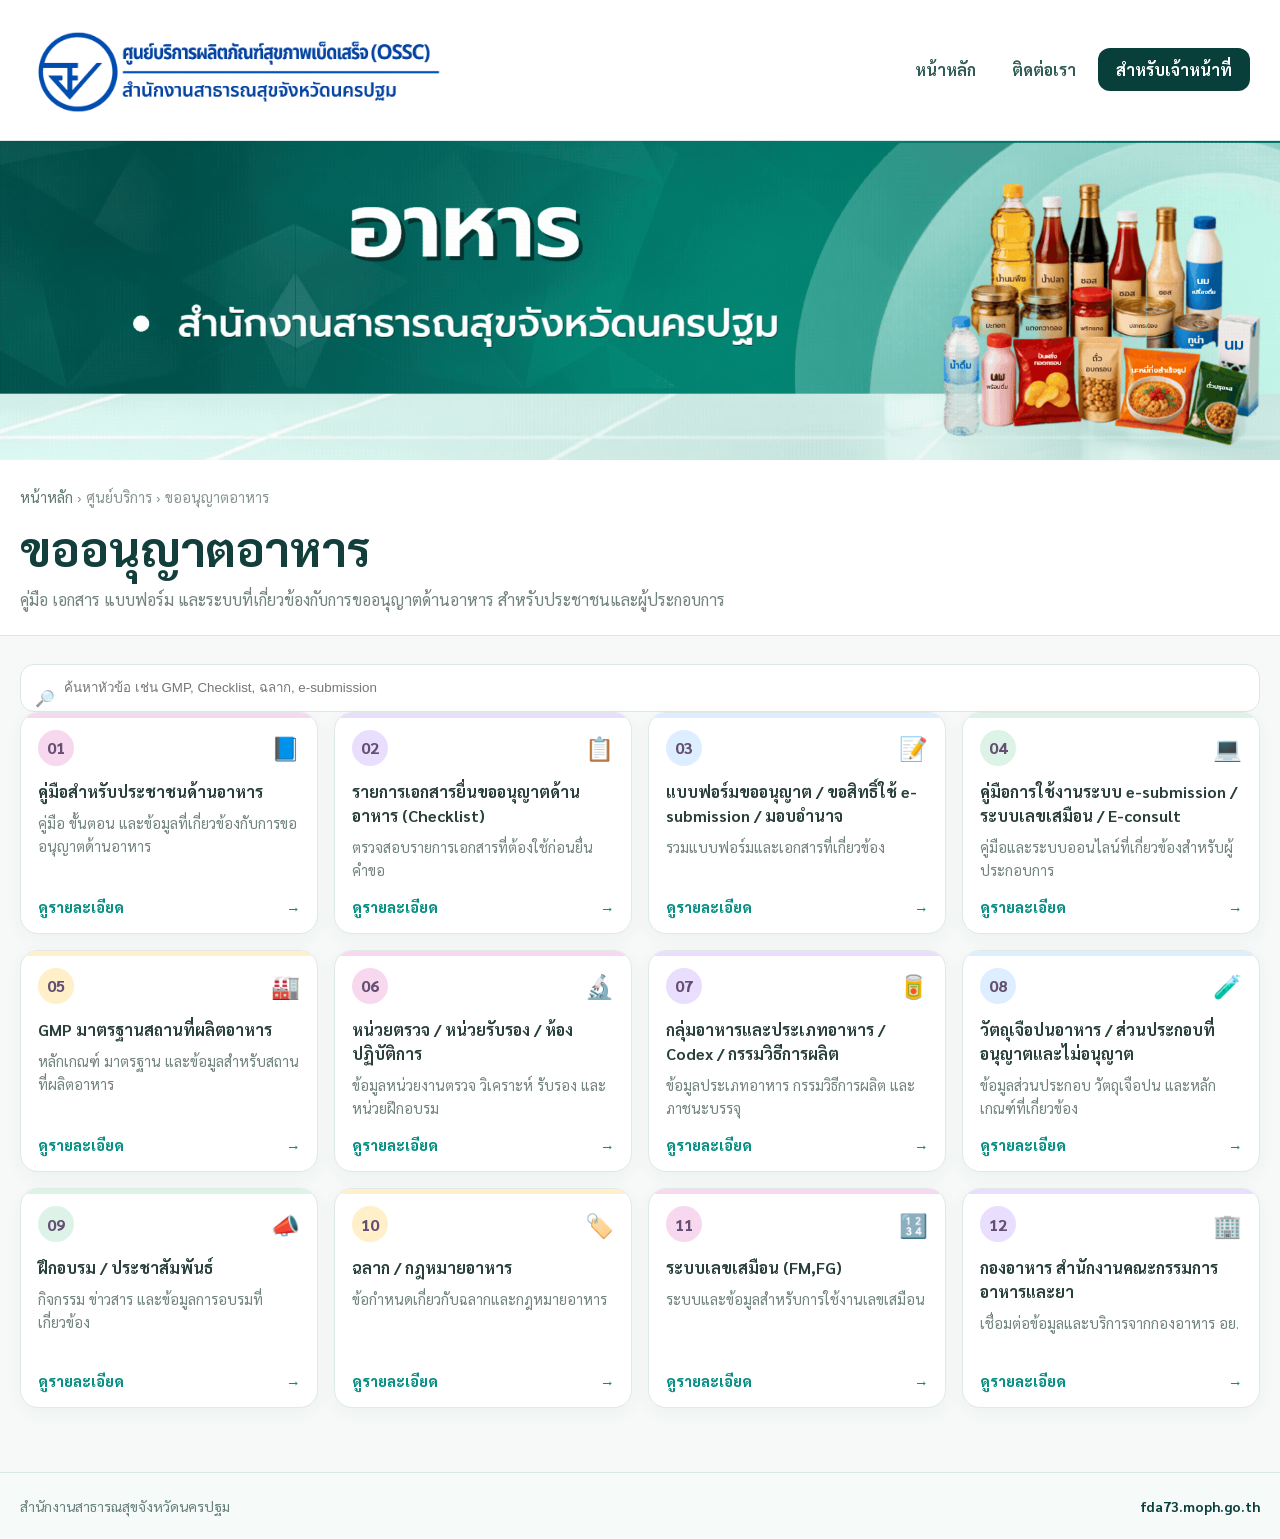
==== services/food-license.html @ 25b31acf "food-license.html" ====
<!doctype html>
<html lang="th">
<head>
  <meta charset="utf-8">
  <meta name="viewport" content="width=device-width,initial-scale=1">
  <title>ขออนุญาตอาหาร | OSSC นครปฐม</title>
  <link rel="preconnect" href="https://fonts.googleapis.com">
  <link rel="preconnect" href="https://fonts.gstatic.com" crossorigin>
  <link href="https://fonts.googleapis.com/css2?family=Sarabun:wght@400;500;600;700;800&display=swap" rel="stylesheet">
  <style>
    :root{--deep:#083f3b;--teal:#0a8f84;--paper:#f6f9f8;--text:#173e3a;--muted:#71837f;--line:#dce8e5;--shadow:0 14px 32px rgba(18,63,58,.09)}
    *{box-sizing:border-box} body{margin:0;background:var(--paper);color:var(--text);font-family:"Sarabun",Tahoma,sans-serif}
    img{max-width:100%;display:block}.container{width:min(1240px,calc(100% - 40px));margin:auto}
    .main-header{position:sticky;top:0;z-index:50;background:rgba(255,255,255,.97);border-bottom:1px solid var(--line);backdrop-filter:blur(14px)}
    .nav-wrap{min-height:110px;display:flex;align-items:center;gap:24px;padding:0 30px;width:100%}
    .brand{margin-right:auto;display:flex;align-items:center;text-decoration:none}.site-logo{width:420px;height:auto}
    .nav-links{display:flex;align-items:center;gap:8px}.nav-links a{color:#315b57;text-decoration:none;font-weight:700;padding:11px 14px;border-radius:12px}
    .nav-links a:hover{background:#eef7f5;color:var(--deep)}.staff-link{background:var(--deep);color:#fff!important;padding-inline:18px!important}
    .food-hero img{width:100%;aspect-ratio:1907/475;object-fit:cover}
    .page-head{background:#fff;border-bottom:1px solid var(--line)}.page-head .container{padding:28px 0 22px}
    .breadcrumb{color:#859590;font-size:.9rem;margin-bottom:10px}.breadcrumb a{color:#5e7772;text-decoration:none}
    .page-title h1{margin:0;color:#123f3c;font-size:clamp(2rem,4vw,3rem)}.page-title p{margin:8px 0 0;color:var(--muted);line-height:1.7;max-width:780px}
    .content{padding:28px 0 64px}.search{position:relative;width:min(520px,100%);margin-bottom:22px}.search span{position:absolute;left:15px;top:12px;opacity:.62}
    .search input{width:100%;height:48px;border:1px solid var(--line);border-radius:14px;background:#fff;padding:0 16px 0 43px;outline:0}
    .topic-grid{display:grid;grid-template-columns:repeat(4,1fr);gap:16px}
    .topic-card{--accent:#e9defe;position:relative;min-height:220px;background:#fff;border:1px solid #e1e9e7;border-radius:18px;padding:17px;overflow:hidden;box-shadow:0 5px 18px rgba(20,60,55,.045);transition:.22s;display:flex;flex-direction:column;text-decoration:none;color:inherit}
    .topic-card::before{content:"";position:absolute;top:0;left:0;right:0;height:5px;background:var(--accent)}
    .topic-card:hover{transform:translateY(-4px);box-shadow:var(--shadow)}.topic-top{display:flex;align-items:center;justify-content:space-between;gap:10px}
    .topic-no{width:36px;height:36px;border-radius:50%;display:grid;place-items:center;font-weight:800;background:var(--accent);color:#654f72}
    .topic-icon{font-size:1.45rem}.topic-card h2{margin:14px 0 8px;font-size:1rem;line-height:1.5;color:#293f3c}.topic-card p{margin:0;color:var(--muted);font-size:.9rem;line-height:1.6}
    .topic-action{margin-top:auto;padding-top:16px;display:flex;align-items:center;justify-content:space-between;color:var(--teal);font-size:.9rem;font-weight:800}
    .simple-footer{border-top:1px solid var(--line);background:#f6faf9}.simple-footer .container{min-height:66px;display:flex;align-items:center;justify-content:space-between;gap:20px;color:#66807c;font-size:.88rem}
    .simple-footer a{color:var(--deep);font-weight:700;text-decoration:none}
    @media(max-width:1000px){.site-logo{width:330px}.nav-wrap{min-height:92px;padding:0 20px}.topic-grid{grid-template-columns:repeat(3,1fr)}}
    @media(max-width:760px){.container{width:min(100% - 28px,1240px)}.site-logo{width:270px}.nav-wrap{min-height:82px;padding:0 14px}.nav-links a:not(.staff-link){display:none}.topic-grid{grid-template-columns:repeat(2,1fr)}.food-hero img{aspect-ratio:1.85/1}}
    @media(max-width:480px){.site-logo{width:220px}.staff-link{font-size:.85rem;padding:9px 10px!important}.topic-grid{grid-template-columns:1fr}}
  </style>
</head>
<body>
  
<header class="main-header">
  <div class="nav-wrap">

    <a class="brand" href="../">
      <img
        src="../assets/LogoOSSC.png"
        alt="OSSC นครปฐม"
        class="site-logo"
      >
    </a>

    <nav class="nav-links">
      <a href="../">หน้าหลัก</a>

      <a
        href="https://maps.app.goo.gl/sVRwbfAZX14rP1Zf7?g_st=il"
        target="_blank"
        rel="noopener"
      >
        ติดต่อเรา
      </a>

      <a class="staff-link" href="../">
        สำหรับเจ้าหน้าที่
      </a>
    </nav>

  </div>
</header>

<section class="food-hero">
  <img
    src="../assets/banners/food.gif"
    alt="ขออนุญาตอาหาร"
  >
</section>

<section class="page-head">
  <div class="container">
    <div class="breadcrumb">
      <a href="../">หน้าหลัก</a> › ศูนย์บริการ › ขออนุญาตอาหาร
    </div>
    
    <div class="page-title">
      <h1>ขออนุญาตอาหาร</h1>
      <p>คู่มือ เอกสาร แบบฟอร์ม และระบบที่เกี่ยวข้องกับการขออนุญาตด้านอาหาร สำหรับประชาชนและผู้ประกอบการ</p>
    </div>
  </div>
</section>

<main class="content"><div class="container">
  <label class="search"><span>🔎</span><input id="searchInput" type="search" placeholder="ค้นหาหัวข้อ เช่น GMP, Checklist, ฉลาก, e-submission"></label>
  <div class="topic-grid" id="topicGrid"></div>
</div></main>

<footer class="simple-footer"><div class="container"><span>สำนักงานสาธารณสุขจังหวัดนครปฐม</span><a href="https://fda73.moph.go.th">fda73.moph.go.th</a></div></footer>

<script>
const topics = [
["01","📘","คู่มือสำหรับประชาชนด้านอาหาร","คู่มือ ขั้นตอน และข้อมูลที่เกี่ยวข้องกับการขออนุญาตด้านอาหาร","#f8d8ef"],
["02","📋","รายการเอกสารยื่นขออนุญาตด้านอาหาร (Checklist)","ตรวจสอบรายการเอกสารที่ต้องใช้ก่อนยื่นคำขอ","#e9defe"],
["03","📝","แบบฟอร์มขออนุญาต / ขอสิทธิ์ใช้ e-submission / มอบอำนาจ","รวมแบบฟอร์มและเอกสารที่เกี่ยวข้อง","#dceeff"],
["04","💻","คู่มือการใช้งานระบบ e-submission / ระบบเลขเสมือน / E-consult","คู่มือและระบบออนไลน์ที่เกี่ยวข้องสำหรับผู้ประกอบการ","#ddf3e7"],
["05","🏭","GMP มาตรฐานสถานที่ผลิตอาหาร","หลักเกณฑ์ มาตรฐาน และข้อมูลสำหรับสถานที่ผลิตอาหาร","#fff0c9"],
["06","🔬","หน่วยตรวจ / หน่วยรับรอง / ห้องปฏิบัติการ","ข้อมูลหน่วยงานตรวจ วิเคราะห์ รับรอง และหน่วยฝึกอบรม","#f8d8ef"],
["07","🥫","กลุ่มอาหารและประเภทอาหาร / Codex / กรรมวิธีการผลิต","ข้อมูลประเภทอาหาร กรรมวิธีการผลิต และภาชนะบรรจุ","#e9defe"],
["08","🧪","วัตถุเจือปนอาหาร / ส่วนประกอบที่อนุญาตและไม่อนุญาต","ข้อมูลส่วนประกอบ วัตถุเจือปน และหลักเกณฑ์ที่เกี่ยวข้อง","#dceeff"],
["09","📣","ฝึกอบรม / ประชาสัมพันธ์","กิจกรรม ข่าวสาร และข้อมูลการอบรมที่เกี่ยวข้อง","#ddf3e7"],
["10","🏷️","ฉลาก / กฎหมายอาหาร","ข้อกำหนดเกี่ยวกับฉลากและกฎหมายอาหาร","#fff0c9"],
["11","🔢","ระบบเลขเสมือน (FM,FG)","ระบบและข้อมูลสำหรับการใช้งานเลขเสมือน","#f8d8ef"],
["12","🏢","กองอาหาร สำนักงานคณะกรรมการอาหารและยา","เชื่อมต่อข้อมูลและบริการจากกองอาหาร อย.","#e9defe"]
];

const grid = document.getElementById("topicGrid");
const searchInput = document.getElementById("searchInput");

function render(q=""){
  const text = q.trim().toLowerCase();
  const visible = topics.filter(t => (t[2]+" "+t[3]).toLowerCase().includes(text));
  grid.innerHTML = visible.map(t => `
    <a class="topic-card" href="#" style="--accent:${t[4]}">
      <div class="topic-top"><span class="topic-no">${t[0]}</span><span class="topic-icon">${t[1]}</span></div>
      <h2>${t[2]}</h2>
      <p>${t[3]}</p>
      <div class="topic-action"><span>ดูรายละเอียด</span><span>→</span></div>
    </a>
  `).join("");
}
searchInput.addEventListener("input", e => render(e.target.value));
render();
</script>
</body>
</html>
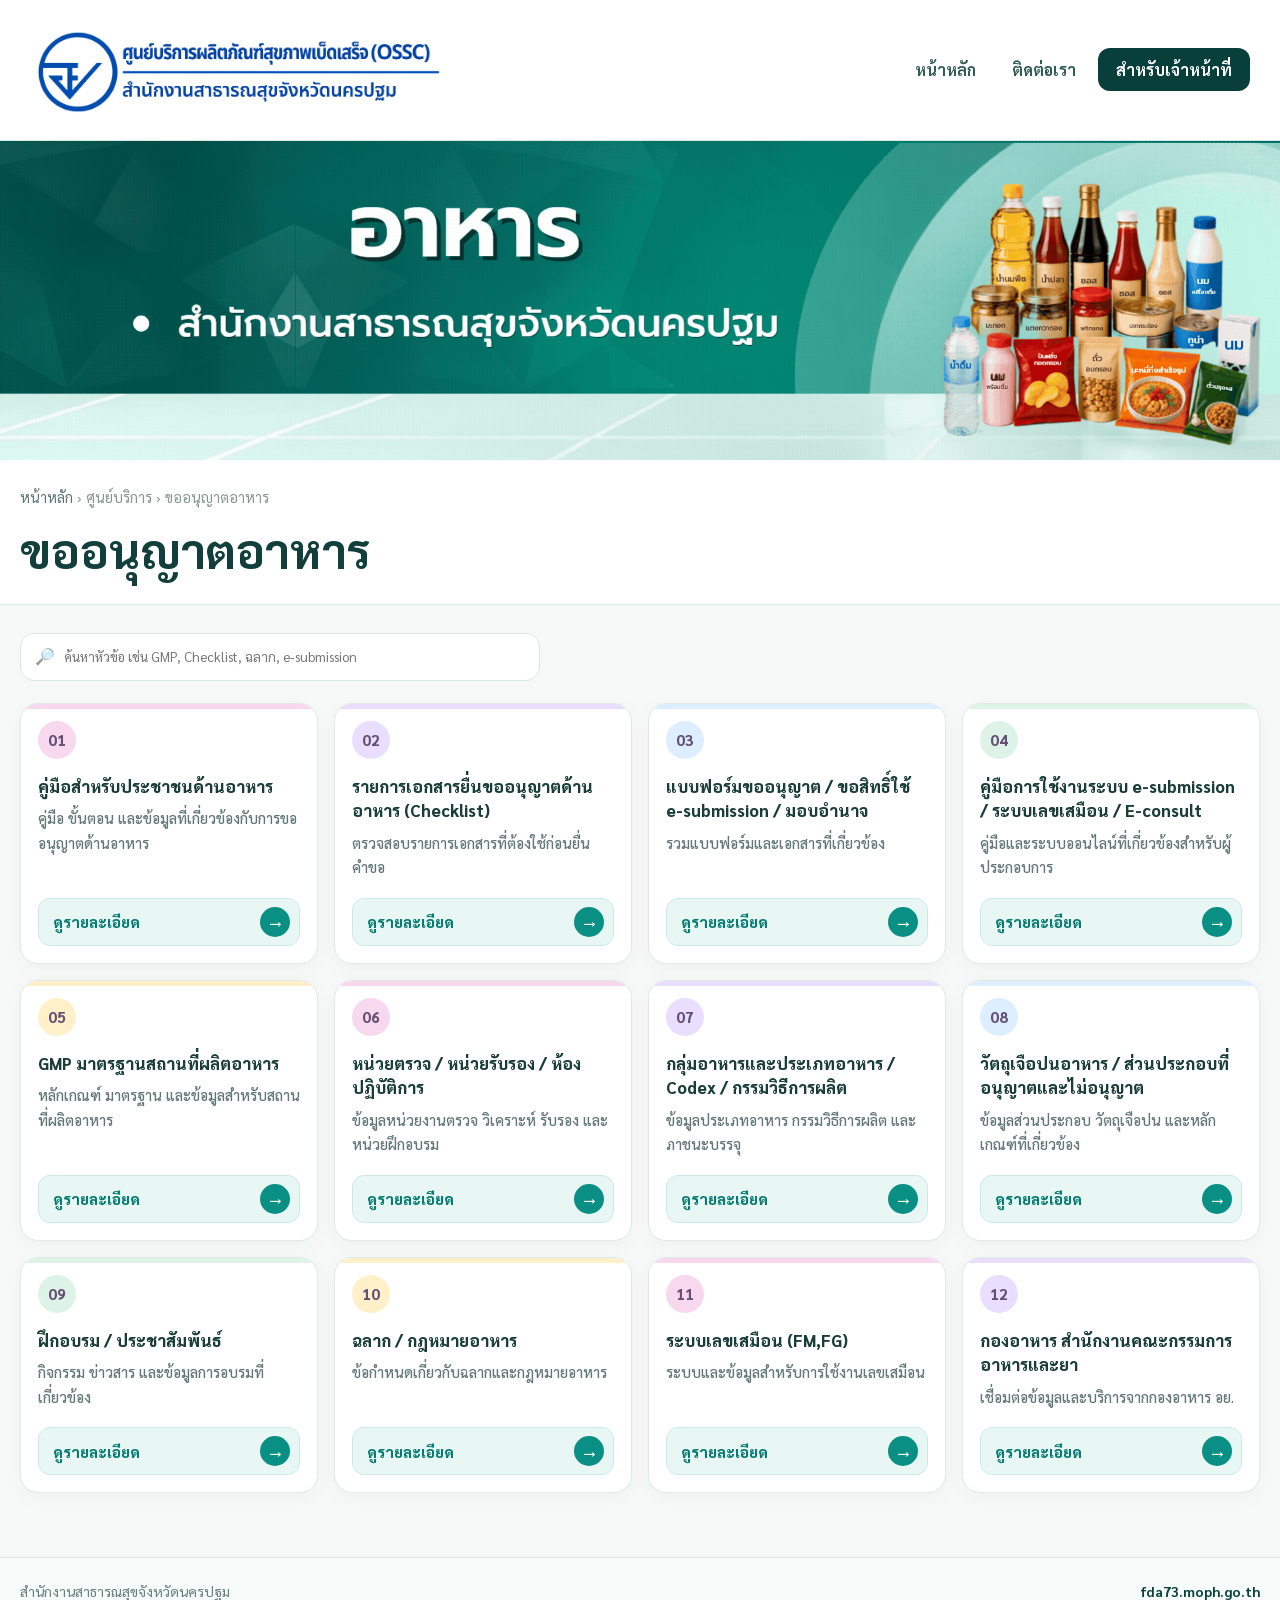
==== commit 99497094: "food-license.html" ====
--- a/services/food-license.html
+++ b/services/food-license.html
@@ -3,41 +3,427 @@
 <head>
   <meta charset="utf-8">
   <meta name="viewport" content="width=device-width,initial-scale=1">
+
   <title>ขออนุญาตอาหาร | OSSC นครปฐม</title>
+
   <link rel="preconnect" href="https://fonts.googleapis.com">
   <link rel="preconnect" href="https://fonts.gstatic.com" crossorigin>
-  <link href="https://fonts.googleapis.com/css2?family=Sarabun:wght@400;500;600;700;800&display=swap" rel="stylesheet">
+  <link
+    href="https://fonts.googleapis.com/css2?family=Sarabun:wght@400;500;600;700;800&display=swap"
+    rel="stylesheet"
+  >
+
   <style>
-    :root{--deep:#083f3b;--teal:#0a8f84;--paper:#f6f9f8;--text:#173e3a;--muted:#71837f;--line:#dce8e5;--shadow:0 14px 32px rgba(18,63,58,.09)}
-    *{box-sizing:border-box} body{margin:0;background:var(--paper);color:var(--text);font-family:"Sarabun",Tahoma,sans-serif}
-    img{max-width:100%;display:block}.container{width:min(1240px,calc(100% - 40px));margin:auto}
-    .main-header{position:sticky;top:0;z-index:50;background:rgba(255,255,255,.97);border-bottom:1px solid var(--line);backdrop-filter:blur(14px)}
-    .nav-wrap{min-height:110px;display:flex;align-items:center;gap:24px;padding:0 30px;width:100%}
-    .brand{margin-right:auto;display:flex;align-items:center;text-decoration:none}.site-logo{width:420px;height:auto}
-    .nav-links{display:flex;align-items:center;gap:8px}.nav-links a{color:#315b57;text-decoration:none;font-weight:700;padding:11px 14px;border-radius:12px}
-    .nav-links a:hover{background:#eef7f5;color:var(--deep)}.staff-link{background:var(--deep);color:#fff!important;padding-inline:18px!important}
-    .food-hero img{width:100%;aspect-ratio:1907/475;object-fit:cover}
-    .page-head{background:#fff;border-bottom:1px solid var(--line)}.page-head .container{padding:28px 0 22px}
-    .breadcrumb{color:#859590;font-size:.9rem;margin-bottom:10px}.breadcrumb a{color:#5e7772;text-decoration:none}
-    .page-title h1{margin:0;color:#123f3c;font-size:clamp(2rem,4vw,3rem)}.page-title p{margin:8px 0 0;color:var(--muted);line-height:1.7;max-width:780px}
-    .content{padding:28px 0 64px}.search{position:relative;width:min(520px,100%);margin-bottom:22px}.search span{position:absolute;left:15px;top:12px;opacity:.62}
-    .search input{width:100%;height:48px;border:1px solid var(--line);border-radius:14px;background:#fff;padding:0 16px 0 43px;outline:0}
-    .topic-grid{display:grid;grid-template-columns:repeat(4,1fr);gap:16px}
-    .topic-card{--accent:#e9defe;position:relative;min-height:220px;background:#fff;border:1px solid #e1e9e7;border-radius:18px;padding:17px;overflow:hidden;box-shadow:0 5px 18px rgba(20,60,55,.045);transition:.22s;display:flex;flex-direction:column;text-decoration:none;color:inherit}
-    .topic-card::before{content:"";position:absolute;top:0;left:0;right:0;height:5px;background:var(--accent)}
-    .topic-card:hover{transform:translateY(-4px);box-shadow:var(--shadow)}.topic-top{display:flex;align-items:center;justify-content:space-between;gap:10px}
-    .topic-no{width:36px;height:36px;border-radius:50%;display:grid;place-items:center;font-weight:800;background:var(--accent);color:#654f72}
-    .topic-icon{font-size:1.45rem}.topic-card h2{margin:14px 0 8px;font-size:1rem;line-height:1.5;color:#293f3c}.topic-card p{margin:0;color:var(--muted);font-size:.9rem;line-height:1.6}
-    .topic-action{margin-top:auto;padding-top:16px;display:flex;align-items:center;justify-content:space-between;color:var(--teal);font-size:.9rem;font-weight:800}
-    .simple-footer{border-top:1px solid var(--line);background:#f6faf9}.simple-footer .container{min-height:66px;display:flex;align-items:center;justify-content:space-between;gap:20px;color:#66807c;font-size:.88rem}
-    .simple-footer a{color:var(--deep);font-weight:700;text-decoration:none}
-    @media(max-width:1000px){.site-logo{width:330px}.nav-wrap{min-height:92px;padding:0 20px}.topic-grid{grid-template-columns:repeat(3,1fr)}}
-    @media(max-width:760px){.container{width:min(100% - 28px,1240px)}.site-logo{width:270px}.nav-wrap{min-height:82px;padding:0 14px}.nav-links a:not(.staff-link){display:none}.topic-grid{grid-template-columns:repeat(2,1fr)}.food-hero img{aspect-ratio:1.85/1}}
-    @media(max-width:480px){.site-logo{width:220px}.staff-link{font-size:.85rem;padding:9px 10px!important}.topic-grid{grid-template-columns:1fr}}
+    :root{
+      --deep:#083f3b;
+      --teal:#0a8f84;
+      --paper:#f6f9f8;
+      --text:#173e3a;
+      --muted:#71837f;
+      --line:#dce8e5;
+      --shadow:0 14px 32px rgba(18,63,58,.09);
+    }
+
+    *{
+      box-sizing:border-box;
+    }
+
+    body{
+      margin:0;
+      background:var(--paper);
+      color:var(--text);
+      font-family:"Sarabun",Tahoma,sans-serif;
+    }
+
+    img{
+      max-width:100%;
+      display:block;
+    }
+
+    .container{
+      width:min(1240px,calc(100% - 40px));
+      margin:auto;
+    }
+
+    /* =========================
+       HEADER
+    ========================= */
+
+    .main-header{
+      position:sticky;
+      top:0;
+      z-index:50;
+      background:rgba(255,255,255,.97);
+      border-bottom:1px solid var(--line);
+      backdrop-filter:blur(14px);
+    }
+
+    .nav-wrap{
+      min-height:110px;
+      display:flex;
+      align-items:center;
+      gap:24px;
+      padding:0 30px;
+      width:100%;
+    }
+
+    .brand{
+      margin-right:auto;
+      display:flex;
+      align-items:center;
+      text-decoration:none;
+    }
+
+    .site-logo{
+      width:420px;
+      height:auto;
+    }
+
+    .nav-links{
+      display:flex;
+      align-items:center;
+      gap:8px;
+    }
+
+    .nav-links a{
+      color:#315b57;
+      text-decoration:none;
+      font-weight:700;
+      padding:11px 14px;
+      border-radius:12px;
+    }
+
+    .nav-links a:hover{
+      background:#eef7f5;
+      color:var(--deep);
+    }
+
+    .staff-link{
+      background:var(--deep);
+      color:#fff!important;
+      padding-inline:18px!important;
+    }
+
+    /* =========================
+       BANNER
+    ========================= */
+
+    .food-hero img{
+      width:100%;
+      aspect-ratio:1907/475;
+      object-fit:cover;
+    }
+
+    /* =========================
+       PAGE TITLE
+    ========================= */
+
+    .page-head{
+      background:#fff;
+      border-bottom:1px solid var(--line);
+    }
+
+    .page-head .container{
+      padding:28px 0 24px;
+    }
+
+    .breadcrumb{
+      color:#859590;
+      font-size:.9rem;
+      margin-bottom:12px;
+    }
+
+    .breadcrumb a{
+      color:#5e7772;
+      text-decoration:none;
+    }
+
+    .page-title h1{
+      margin:0;
+      color:#123f3c;
+      font-size:clamp(2rem,4vw,3rem);
+    }
+
+    /* =========================
+       CONTENT
+    ========================= */
+
+    .content{
+      padding:28px 0 64px;
+    }
+
+    .search{
+      position:relative;
+      width:min(520px,100%);
+      margin-bottom:22px;
+      display:block;
+    }
+
+    .search span{
+      position:absolute;
+      left:15px;
+      top:12px;
+      opacity:.62;
+    }
+
+    .search input{
+      width:100%;
+      height:48px;
+      border:1px solid var(--line);
+      border-radius:14px;
+      background:#fff;
+      padding:0 16px 0 43px;
+      outline:0;
+      font-family:inherit;
+    }
+
+    .search input:focus{
+      border-color:var(--teal);
+      box-shadow:0 0 0 3px rgba(10,143,132,.10);
+    }
+
+    /* =========================
+       TOPIC GRID
+    ========================= */
+
+    .topic-grid{
+      display:grid;
+      grid-template-columns:repeat(4,1fr);
+      gap:16px;
+    }
+
+    .topic-card{
+      --accent:#e9defe;
+
+      position:relative;
+      min-height:225px;
+      background:#fff;
+      border:1px solid #e1e9e7;
+      border-radius:18px;
+      padding:17px;
+      overflow:hidden;
+
+      box-shadow:0 5px 18px rgba(20,60,55,.045);
+
+      transition:
+        transform .22s ease,
+        box-shadow .22s ease,
+        border-color .22s ease;
+
+      display:flex;
+      flex-direction:column;
+
+      text-decoration:none;
+      color:inherit;
+      cursor:pointer;
+    }
+
+    .topic-card::before{
+      content:"";
+      position:absolute;
+      top:0;
+      left:0;
+      right:0;
+      height:5px;
+      background:var(--accent);
+    }
+
+    .topic-card:hover{
+      transform:translateY(-5px);
+      box-shadow:0 15px 32px rgba(18,63,58,.12);
+      border-color:#badbd6;
+    }
+
+    /* ลบไอคอนขวา เหลือหมายเลขอย่างเดียว */
+    .topic-top{
+      display:flex;
+      align-items:center;
+      justify-content:flex-start;
+    }
+
+    .topic-no{
+      width:38px;
+      height:38px;
+      border-radius:50%;
+      display:grid;
+      place-items:center;
+
+      font-weight:800;
+      font-size:.95rem;
+
+      background:var(--accent);
+      color:#654f72;
+    }
+
+    .topic-card h2{
+      margin:15px 0 8px;
+      font-size:1.03rem;
+      line-height:1.5;
+      color:#193d39;
+      font-weight:800;
+    }
+
+    /* คำอธิบายให้อ่านง่ายและเด่นขึ้น */
+    .topic-card p{
+      margin:0;
+      color:#5f7672;
+      font-size:.92rem;
+      line-height:1.65;
+      font-weight:500;
+    }
+
+    /* =========================
+       ปุ่มดูรายละเอียด
+    ========================= */
+
+    .topic-action{
+      margin-top:auto;
+      padding-top:18px;
+    }
+
+    .topic-action-inner{
+      min-height:44px;
+
+      display:flex;
+      align-items:center;
+      justify-content:space-between;
+      gap:12px;
+
+      padding:8px 9px 8px 14px;
+
+      background:#e8f7f4;
+      border:1px solid #cceae5;
+      border-radius:12px;
+
+      color:#087c72;
+      font-size:.93rem;
+      font-weight:800;
+
+      transition:
+        background .2s ease,
+        color .2s ease,
+        transform .2s ease;
+    }
+
+    .topic-arrow{
+      width:30px;
+      height:30px;
+      min-width:30px;
+
+      display:grid;
+      place-items:center;
+
+      border-radius:50%;
+      background:var(--teal);
+      color:#fff;
+
+      font-size:1.15rem;
+      line-height:1;
+
+      transition:transform .2s ease;
+    }
+
+    .topic-card:hover .topic-action-inner{
+      background:var(--teal);
+      color:#fff;
+    }
+
+    .topic-card:hover .topic-arrow{
+      background:#fff;
+      color:var(--teal);
+      transform:translateX(3px);
+    }
+
+    /* =========================
+       FOOTER
+    ========================= */
+
+    .simple-footer{
+      border-top:1px solid var(--line);
+      background:#f6faf9;
+    }
+
+    .simple-footer .container{
+      min-height:66px;
+      display:flex;
+      align-items:center;
+      justify-content:space-between;
+      gap:20px;
+      color:#66807c;
+      font-size:.88rem;
+    }
+
+    .simple-footer a{
+      color:var(--deep);
+      font-weight:700;
+      text-decoration:none;
+    }
+
+    /* =========================
+       RESPONSIVE
+    ========================= */
+
+    @media(max-width:1000px){
+      .site-logo{
+        width:330px;
+      }
+
+      .nav-wrap{
+        min-height:92px;
+        padding:0 20px;
+      }
+
+      .topic-grid{
+        grid-template-columns:repeat(3,1fr);
+      }
+    }
+
+    @media(max-width:760px){
+      .container{
+        width:min(100% - 28px,1240px);
+      }
+
+      .site-logo{
+        width:270px;
+      }
+
+      .nav-wrap{
+        min-height:82px;
+        padding:0 14px;
+      }
+
+      .nav-links a:not(.staff-link){
+        display:none;
+      }
+
+      .topic-grid{
+        grid-template-columns:repeat(2,1fr);
+      }
+
+      .food-hero img{
+        aspect-ratio:1.85/1;
+      }
+    }
+
+    @media(max-width:480px){
+      .site-logo{
+        width:220px;
+      }
+
+      .staff-link{
+        font-size:.85rem;
+        padding:9px 10px!important;
+      }
+
+      .topic-grid{
+        grid-template-columns:1fr;
+      }
+    }
   </style>
 </head>
+
 <body>
-  
+
 <header class="main-header">
   <div class="nav-wrap">
 
@@ -77,57 +463,191 @@
 
 <section class="page-head">
   <div class="container">
+
     <div class="breadcrumb">
-      <a href="../">หน้าหลัก</a> › ศูนย์บริการ › ขออนุญาตอาหาร
+      <a href="../">หน้าหลัก</a>
+      › ศูนย์บริการ
+      › ขออนุญาตอาหาร
     </div>
-    
+
     <div class="page-title">
       <h1>ขออนุญาตอาหาร</h1>
-      <p>คู่มือ เอกสาร แบบฟอร์ม และระบบที่เกี่ยวข้องกับการขออนุญาตด้านอาหาร สำหรับประชาชนและผู้ประกอบการ</p>
     </div>
+
   </div>
 </section>
 
-<main class="content"><div class="container">
-  <label class="search"><span>🔎</span><input id="searchInput" type="search" placeholder="ค้นหาหัวข้อ เช่น GMP, Checklist, ฉลาก, e-submission"></label>
-  <div class="topic-grid" id="topicGrid"></div>
-</div></main>
-
-<footer class="simple-footer"><div class="container"><span>สำนักงานสาธารณสุขจังหวัดนครปฐม</span><a href="https://fda73.moph.go.th">fda73.moph.go.th</a></div></footer>
+<main class="content">
+  <div class="container">
+
+    <label class="search">
+      <span>🔎</span>
+
+      <input
+        id="searchInput"
+        type="search"
+        placeholder="ค้นหาหัวข้อ เช่น GMP, Checklist, ฉลาก, e-submission"
+      >
+    </label>
+
+    <div
+      class="topic-grid"
+      id="topicGrid"
+    ></div>
+
+  </div>
+</main>
+
+<footer class="simple-footer">
+  <div class="container">
+    <span>สำนักงานสาธารณสุขจังหวัดนครปฐม</span>
+
+    <a href="https://fda73.moph.go.th">
+      fda73.moph.go.th
+    </a>
+  </div>
+</footer>
 
 <script>
+
 const topics = [
-["01","📘","คู่มือสำหรับประชาชนด้านอาหาร","คู่มือ ขั้นตอน และข้อมูลที่เกี่ยวข้องกับการขออนุญาตด้านอาหาร","#f8d8ef"],
-["02","📋","รายการเอกสารยื่นขออนุญาตด้านอาหาร (Checklist)","ตรวจสอบรายการเอกสารที่ต้องใช้ก่อนยื่นคำขอ","#e9defe"],
-["03","📝","แบบฟอร์มขออนุญาต / ขอสิทธิ์ใช้ e-submission / มอบอำนาจ","รวมแบบฟอร์มและเอกสารที่เกี่ยวข้อง","#dceeff"],
-["04","💻","คู่มือการใช้งานระบบ e-submission / ระบบเลขเสมือน / E-consult","คู่มือและระบบออนไลน์ที่เกี่ยวข้องสำหรับผู้ประกอบการ","#ddf3e7"],
-["05","🏭","GMP มาตรฐานสถานที่ผลิตอาหาร","หลักเกณฑ์ มาตรฐาน และข้อมูลสำหรับสถานที่ผลิตอาหาร","#fff0c9"],
-["06","🔬","หน่วยตรวจ / หน่วยรับรอง / ห้องปฏิบัติการ","ข้อมูลหน่วยงานตรวจ วิเคราะห์ รับรอง และหน่วยฝึกอบรม","#f8d8ef"],
-["07","🥫","กลุ่มอาหารและประเภทอาหาร / Codex / กรรมวิธีการผลิต","ข้อมูลประเภทอาหาร กรรมวิธีการผลิต และภาชนะบรรจุ","#e9defe"],
-["08","🧪","วัตถุเจือปนอาหาร / ส่วนประกอบที่อนุญาตและไม่อนุญาต","ข้อมูลส่วนประกอบ วัตถุเจือปน และหลักเกณฑ์ที่เกี่ยวข้อง","#dceeff"],
-["09","📣","ฝึกอบรม / ประชาสัมพันธ์","กิจกรรม ข่าวสาร และข้อมูลการอบรมที่เกี่ยวข้อง","#ddf3e7"],
-["10","🏷️","ฉลาก / กฎหมายอาหาร","ข้อกำหนดเกี่ยวกับฉลากและกฎหมายอาหาร","#fff0c9"],
-["11","🔢","ระบบเลขเสมือน (FM,FG)","ระบบและข้อมูลสำหรับการใช้งานเลขเสมือน","#f8d8ef"],
-["12","🏢","กองอาหาร สำนักงานคณะกรรมการอาหารและยา","เชื่อมต่อข้อมูลและบริการจากกองอาหาร อย.","#e9defe"]
+  [
+    "01",
+    "คู่มือสำหรับประชาชนด้านอาหาร",
+    "คู่มือ ขั้นตอน และข้อมูลที่เกี่ยวข้องกับการขออนุญาตด้านอาหาร",
+    "#f8d8ef"
+  ],
+
+  [
+    "02",
+    "รายการเอกสารยื่นขออนุญาตด้านอาหาร (Checklist)",
+    "ตรวจสอบรายการเอกสารที่ต้องใช้ก่อนยื่นคำขอ",
+    "#e9defe"
+  ],
+
+  [
+    "03",
+    "แบบฟอร์มขออนุญาต / ขอสิทธิ์ใช้ e-submission / มอบอำนาจ",
+    "รวมแบบฟอร์มและเอกสารที่เกี่ยวข้อง",
+    "#dceeff"
+  ],
+
+  [
+    "04",
+    "คู่มือการใช้งานระบบ e-submission / ระบบเลขเสมือน / E-consult",
+    "คู่มือและระบบออนไลน์ที่เกี่ยวข้องสำหรับผู้ประกอบการ",
+    "#ddf3e7"
+  ],
+
+  [
+    "05",
+    "GMP มาตรฐานสถานที่ผลิตอาหาร",
+    "หลักเกณฑ์ มาตรฐาน และข้อมูลสำหรับสถานที่ผลิตอาหาร",
+    "#fff0c9"
+  ],
+
+  [
+    "06",
+    "หน่วยตรวจ / หน่วยรับรอง / ห้องปฏิบัติการ",
+    "ข้อมูลหน่วยงานตรวจ วิเคราะห์ รับรอง และหน่วยฝึกอบรม",
+    "#f8d8ef"
+  ],
+
+  [
+    "07",
+    "กลุ่มอาหารและประเภทอาหาร / Codex / กรรมวิธีการผลิต",
+    "ข้อมูลประเภทอาหาร กรรมวิธีการผลิต และภาชนะบรรจุ",
+    "#e9defe"
+  ],
+
+  [
+    "08",
+    "วัตถุเจือปนอาหาร / ส่วนประกอบที่อนุญาตและไม่อนุญาต",
+    "ข้อมูลส่วนประกอบ วัตถุเจือปน และหลักเกณฑ์ที่เกี่ยวข้อง",
+    "#dceeff"
+  ],
+
+  [
+    "09",
+    "ฝึกอบรม / ประชาสัมพันธ์",
+    "กิจกรรม ข่าวสาร และข้อมูลการอบรมที่เกี่ยวข้อง",
+    "#ddf3e7"
+  ],
+
+  [
+    "10",
+    "ฉลาก / กฎหมายอาหาร",
+    "ข้อกำหนดเกี่ยวกับฉลากและกฎหมายอาหาร",
+    "#fff0c9"
+  ],
+
+  [
+    "11",
+    "ระบบเลขเสมือน (FM,FG)",
+    "ระบบและข้อมูลสำหรับการใช้งานเลขเสมือน",
+    "#f8d8ef"
+  ],
+
+  [
+    "12",
+    "กองอาหาร สำนักงานคณะกรรมการอาหารและยา",
+    "เชื่อมต่อข้อมูลและบริการจากกองอาหาร อย.",
+    "#e9defe"
+  ]
 ];
 
 const grid = document.getElementById("topicGrid");
 const searchInput = document.getElementById("searchInput");
 
 function render(q=""){
+
   const text = q.trim().toLowerCase();
-  const visible = topics.filter(t => (t[2]+" "+t[3]).toLowerCase().includes(text));
+
+  const visible = topics.filter(t =>
+    (t[1] + " " + t[2])
+      .toLowerCase()
+      .includes(text)
+  );
+
   grid.innerHTML = visible.map(t => `
-    <a class="topic-card" href="#" style="--accent:${t[4]}">
-      <div class="topic-top"><span class="topic-no">${t[0]}</span><span class="topic-icon">${t[1]}</span></div>
-      <h2>${t[2]}</h2>
-      <p>${t[3]}</p>
-      <div class="topic-action"><span>ดูรายละเอียด</span><span>→</span></div>
+    <a
+      class="topic-card"
+      href="#"
+      style="--accent:${t[3]}"
+    >
+
+      <div class="topic-top">
+        <span class="topic-no">${t[0]}</span>
+      </div>
+
+      <h2>${t[1]}</h2>
+
+      <p>${t[2]}</p>
+
+      <div class="topic-action">
+        <div class="topic-action-inner">
+
+          <span>ดูรายละเอียด</span>
+
+          <span class="topic-arrow">
+            →
+          </span>
+
+        </div>
+      </div>
+
     </a>
   `).join("");
 }
-searchInput.addEventListener("input", e => render(e.target.value));
+
+searchInput.addEventListener(
+  "input",
+  e => render(e.target.value)
+);
+
 render();
+
 </script>
+
 </body>
 </html>
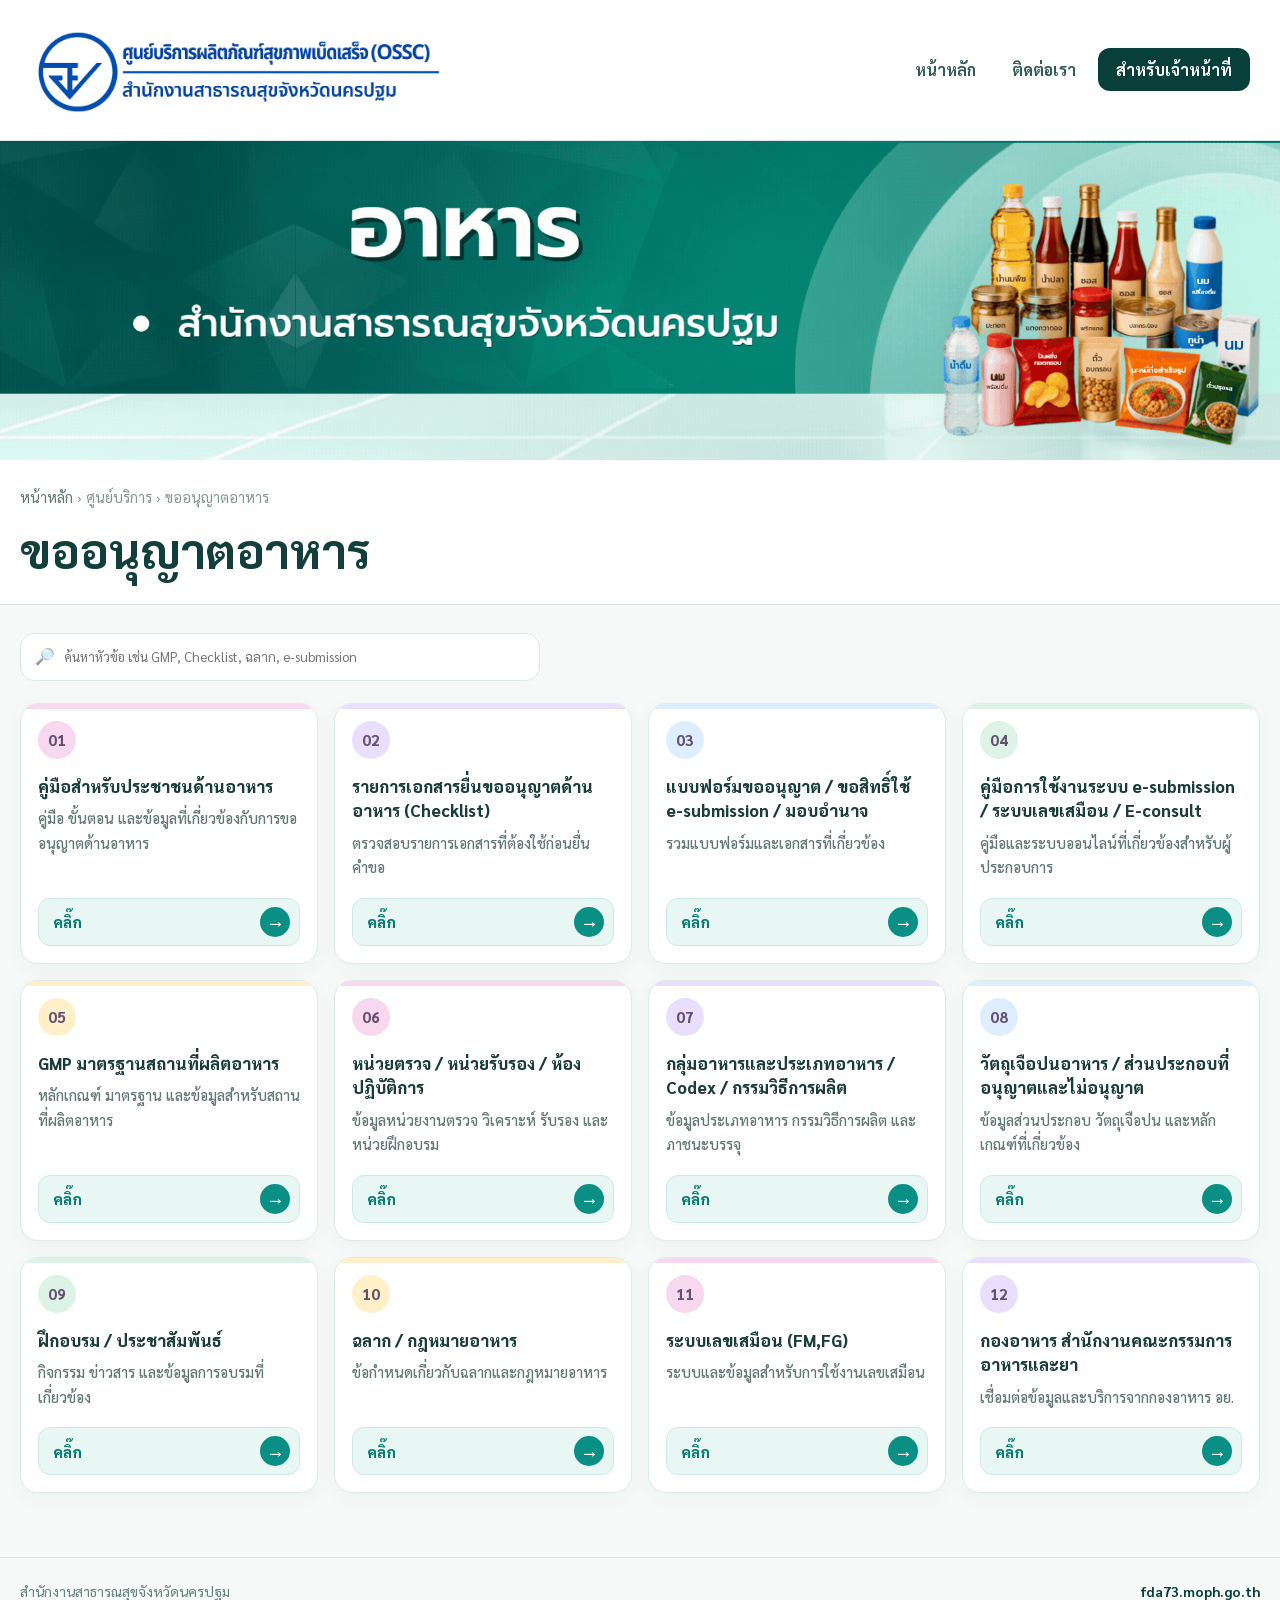
==== commit 60964d6f: "food-license.html" ====
--- a/services/food-license.html
+++ b/services/food-license.html
@@ -627,7 +627,7 @@
       <div class="topic-action">
         <div class="topic-action-inner">
 
-          <span>ดูรายละเอียด</span>
+          <span>คลิ๊ก</span>
 
           <span class="topic-arrow">
             →
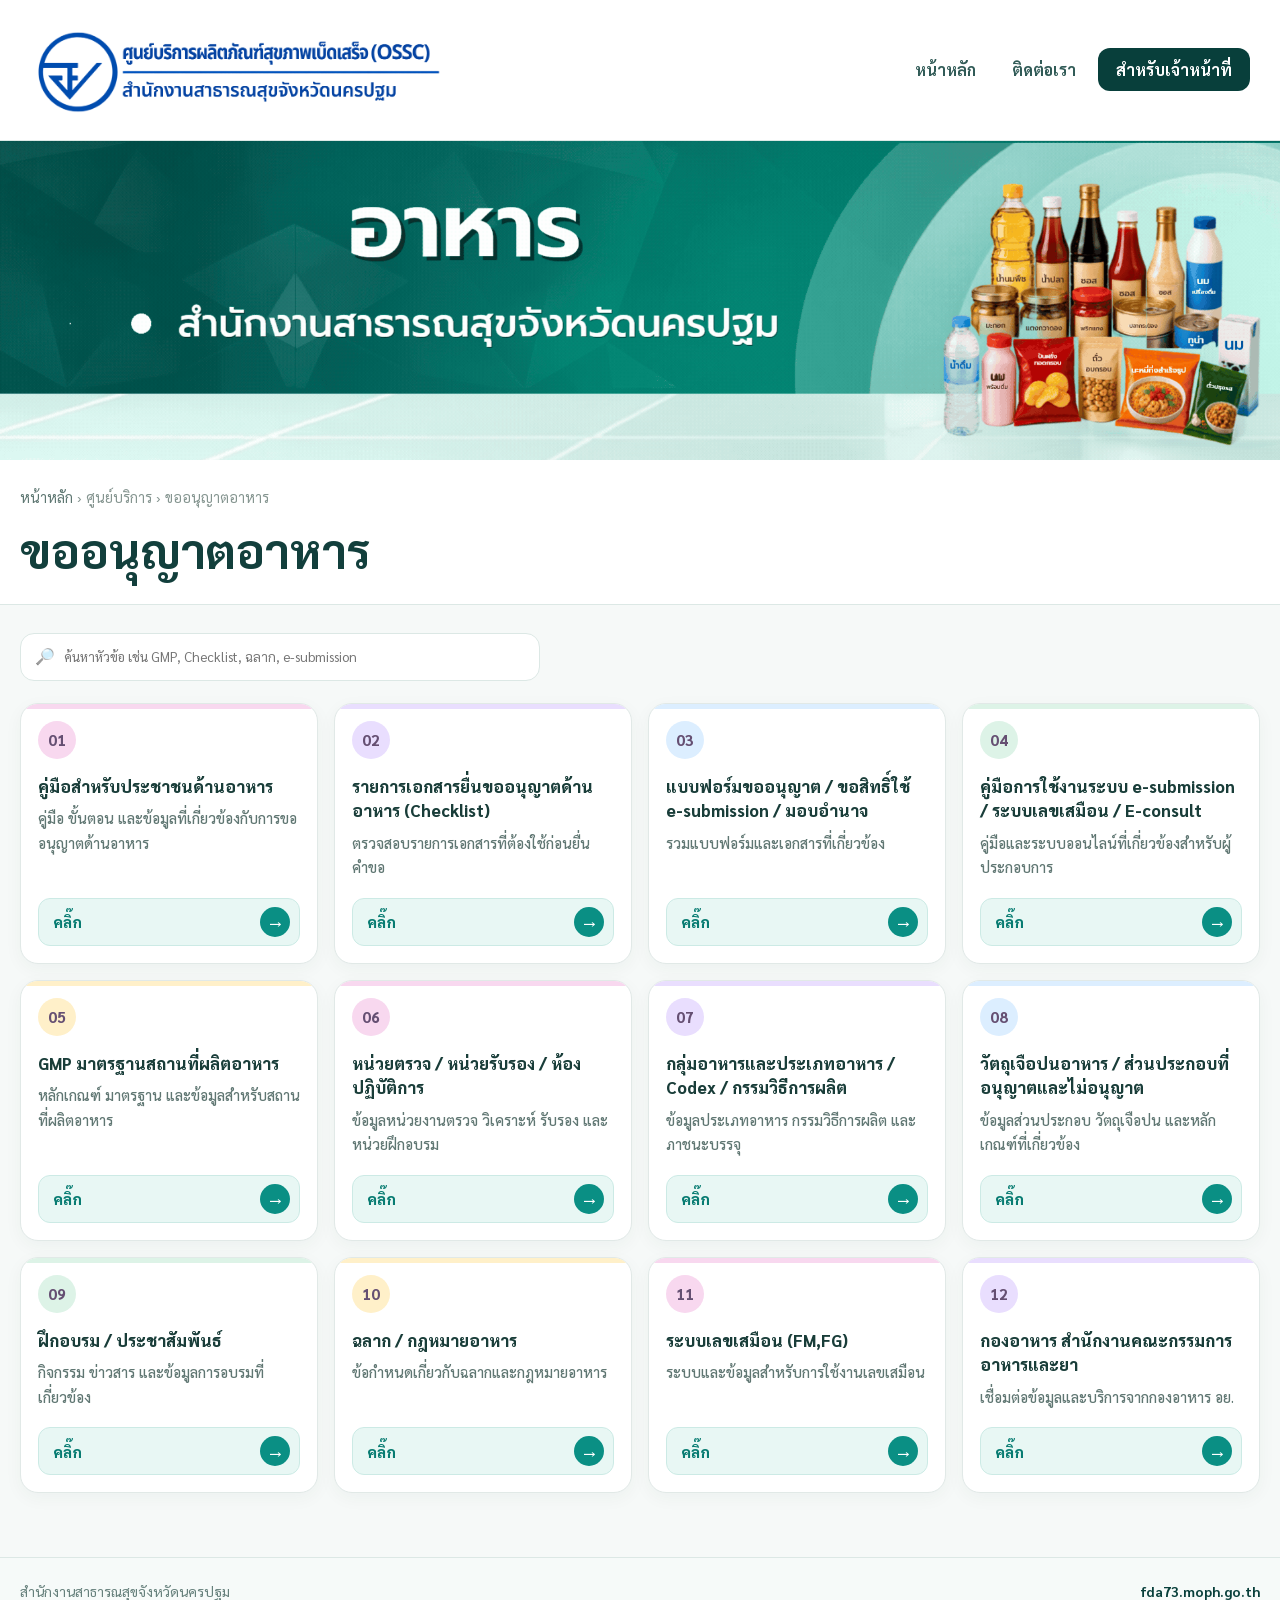
==== commit 8520530c: "food-license.html" ====
--- a/services/food-license.html
+++ b/services/food-license.html
@@ -273,7 +273,7 @@
     }
 
     /* =========================
-       ปุ่มดูรายละเอียด
+       ปุ่มคลิ๊ก
     ========================= */
 
     .topic-action{
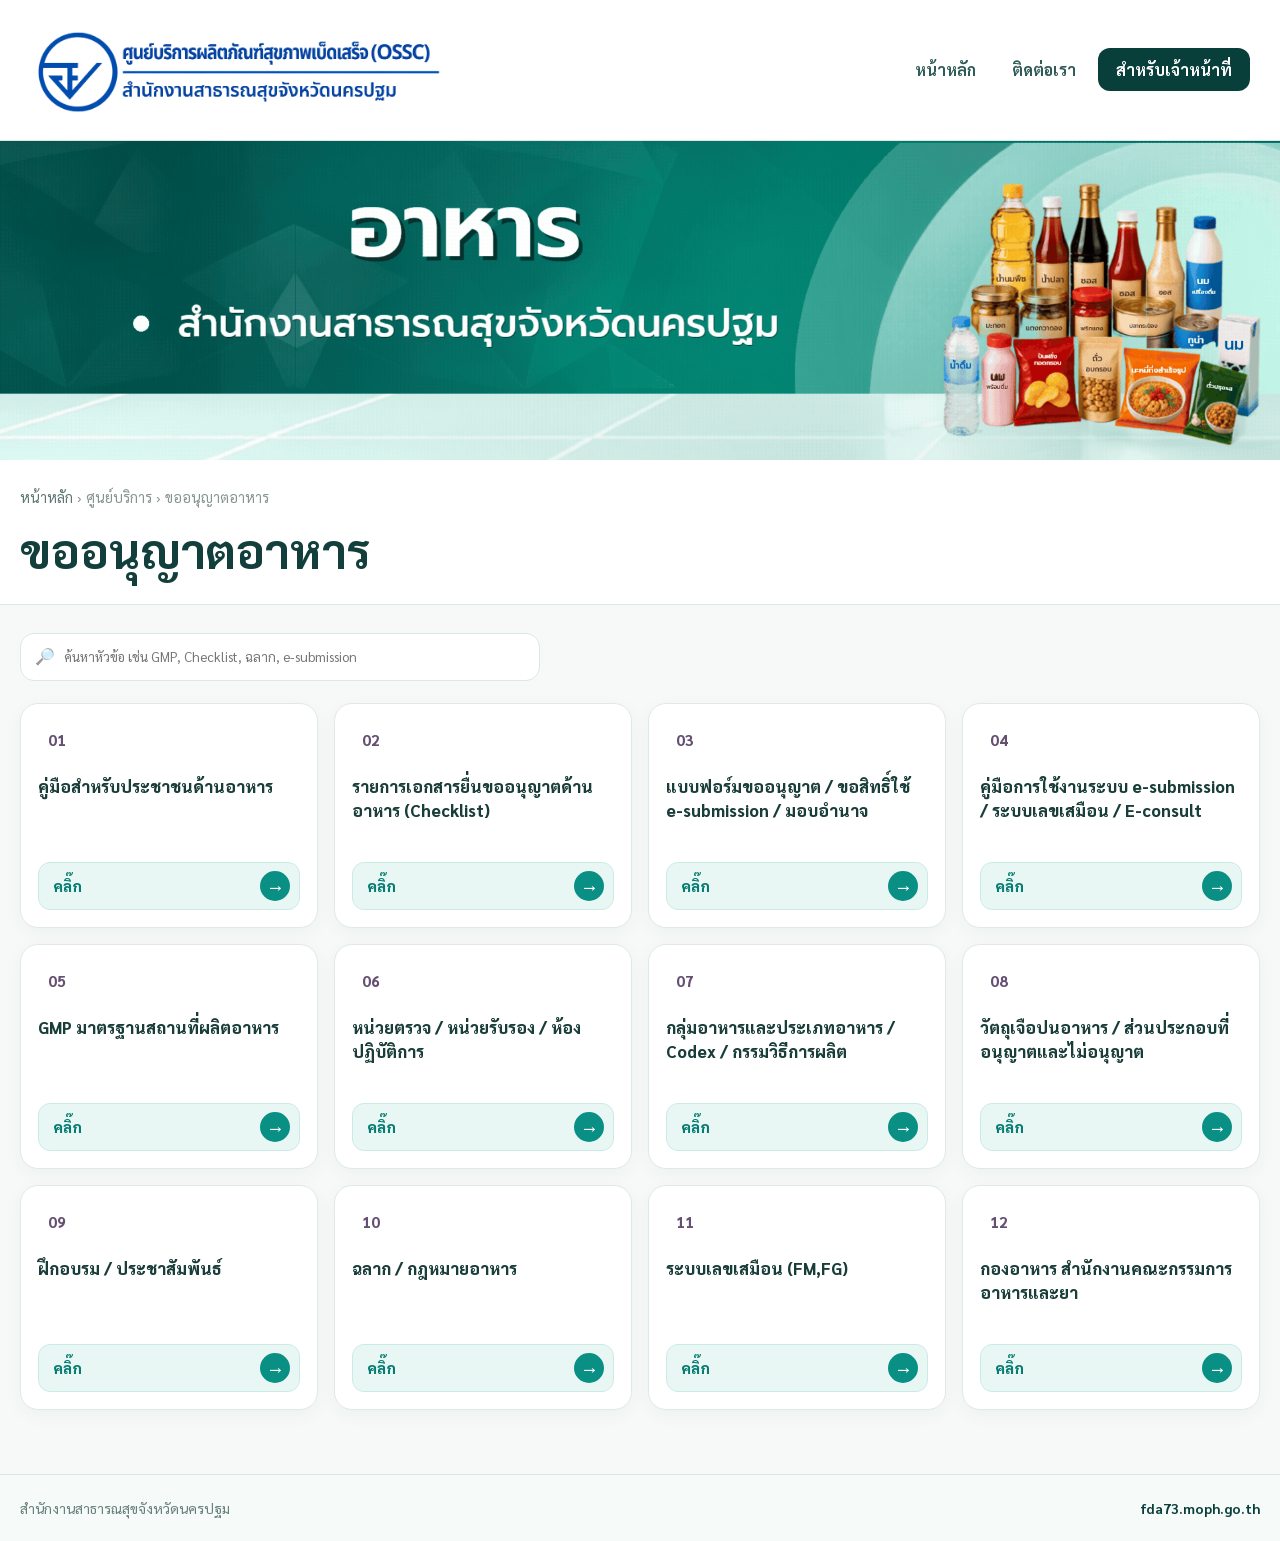
==== commit bb2b6827: "food-license.html" ====
--- a/services/food-license.html
+++ b/services/food-license.html
@@ -514,84 +514,84 @@
   [
     "01",
     "คู่มือสำหรับประชาชนด้านอาหาร",
-    "คู่มือ ขั้นตอน และข้อมูลที่เกี่ยวข้องกับการขออนุญาตด้านอาหาร",
+    
     "#f8d8ef"
   ],
 
   [
     "02",
     "รายการเอกสารยื่นขออนุญาตด้านอาหาร (Checklist)",
-    "ตรวจสอบรายการเอกสารที่ต้องใช้ก่อนยื่นคำขอ",
+   
     "#e9defe"
   ],
 
   [
     "03",
     "แบบฟอร์มขออนุญาต / ขอสิทธิ์ใช้ e-submission / มอบอำนาจ",
-    "รวมแบบฟอร์มและเอกสารที่เกี่ยวข้อง",
+  
     "#dceeff"
   ],
 
   [
     "04",
     "คู่มือการใช้งานระบบ e-submission / ระบบเลขเสมือน / E-consult",
-    "คู่มือและระบบออนไลน์ที่เกี่ยวข้องสำหรับผู้ประกอบการ",
+
     "#ddf3e7"
   ],
 
   [
     "05",
     "GMP มาตรฐานสถานที่ผลิตอาหาร",
-    "หลักเกณฑ์ มาตรฐาน และข้อมูลสำหรับสถานที่ผลิตอาหาร",
+ 
     "#fff0c9"
   ],
 
   [
     "06",
     "หน่วยตรวจ / หน่วยรับรอง / ห้องปฏิบัติการ",
-    "ข้อมูลหน่วยงานตรวจ วิเคราะห์ รับรอง และหน่วยฝึกอบรม",
+    
     "#f8d8ef"
   ],
 
   [
     "07",
     "กลุ่มอาหารและประเภทอาหาร / Codex / กรรมวิธีการผลิต",
-    "ข้อมูลประเภทอาหาร กรรมวิธีการผลิต และภาชนะบรรจุ",
+    
     "#e9defe"
   ],
 
   [
     "08",
     "วัตถุเจือปนอาหาร / ส่วนประกอบที่อนุญาตและไม่อนุญาต",
-    "ข้อมูลส่วนประกอบ วัตถุเจือปน และหลักเกณฑ์ที่เกี่ยวข้อง",
+    
     "#dceeff"
   ],
 
   [
     "09",
     "ฝึกอบรม / ประชาสัมพันธ์",
-    "กิจกรรม ข่าวสาร และข้อมูลการอบรมที่เกี่ยวข้อง",
+    
     "#ddf3e7"
   ],
 
   [
     "10",
     "ฉลาก / กฎหมายอาหาร",
-    "ข้อกำหนดเกี่ยวกับฉลากและกฎหมายอาหาร",
+    
     "#fff0c9"
   ],
 
   [
     "11",
     "ระบบเลขเสมือน (FM,FG)",
-    "ระบบและข้อมูลสำหรับการใช้งานเลขเสมือน",
+    
     "#f8d8ef"
   ],
 
   [
     "12",
     "กองอาหาร สำนักงานคณะกรรมการอาหารและยา",
-    "เชื่อมต่อข้อมูลและบริการจากกองอาหาร อย.",
+   
     "#e9defe"
   ]
 ];
@@ -622,7 +622,7 @@
 
       <h2>${t[1]}</h2>
 
-      <p>${t[2]}</p>
+
 
       <div class="topic-action">
         <div class="topic-action-inner">
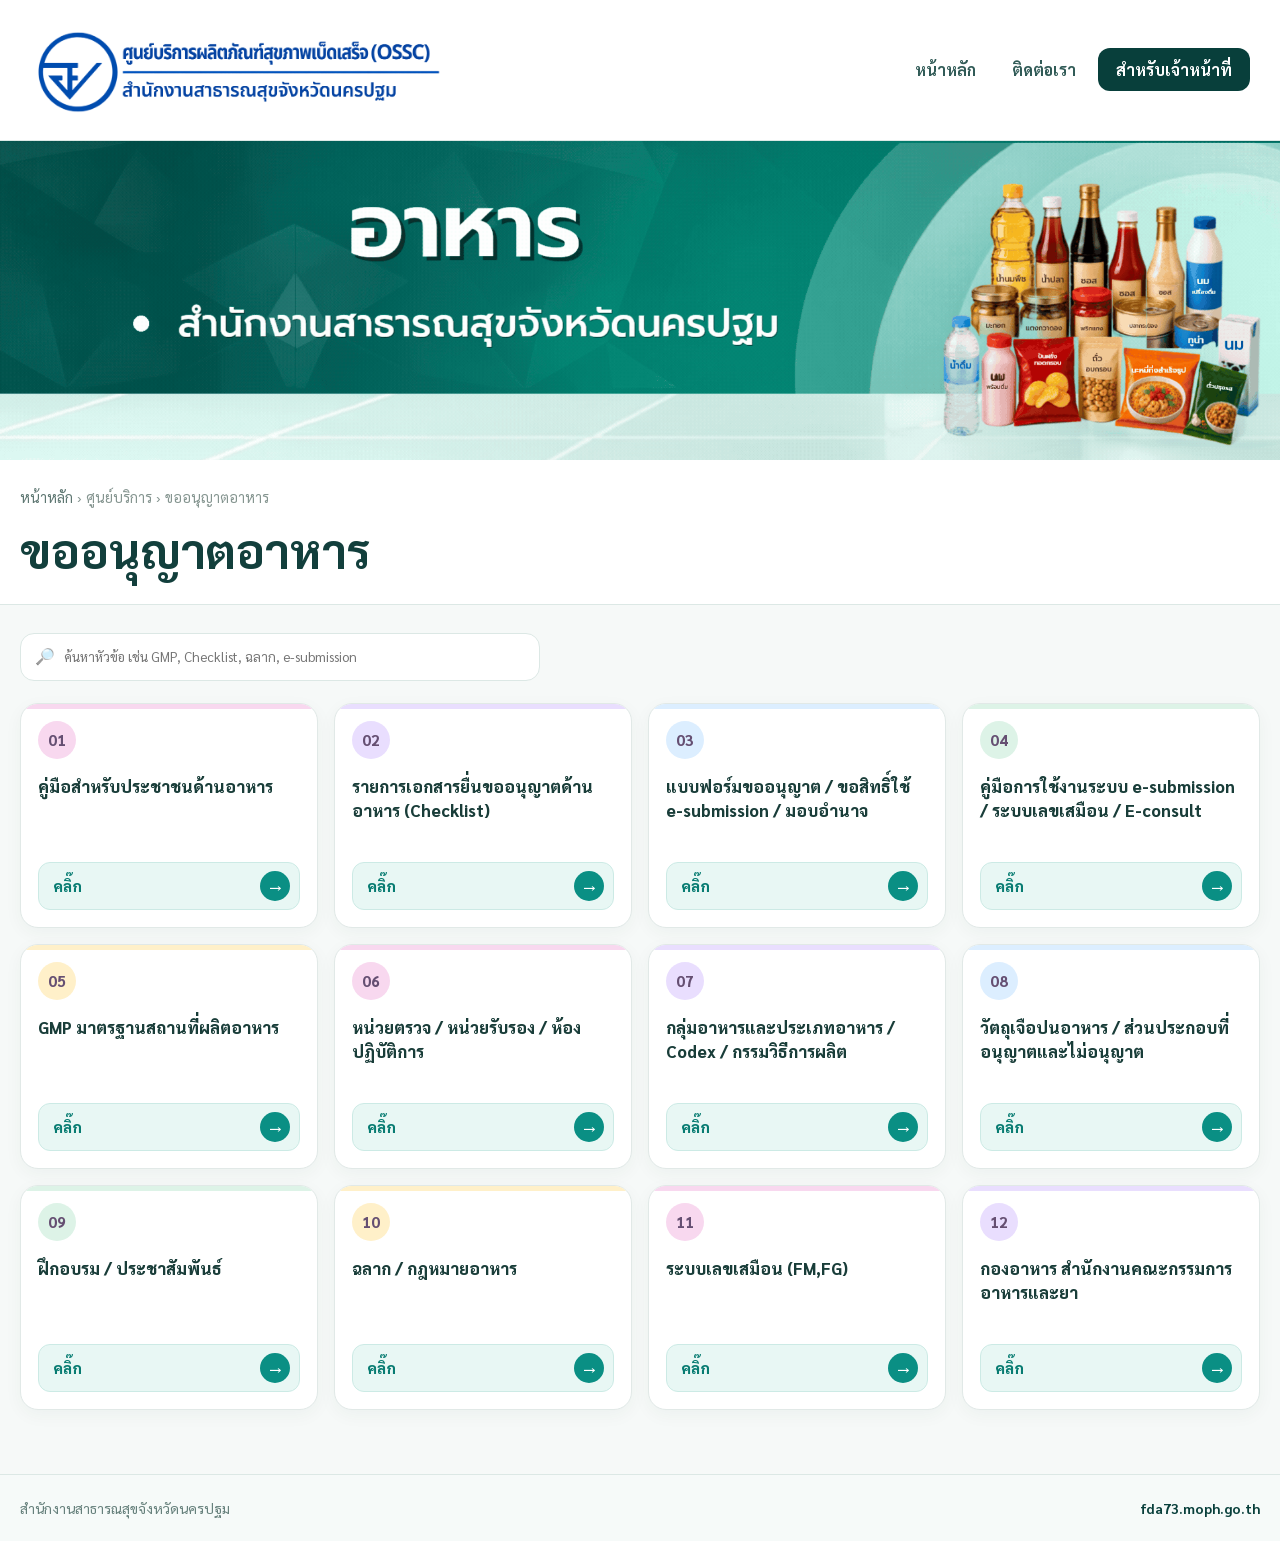
==== commit 5e8416ee: "food-license.html Refactor topic rendering logic to simplify search functionality and update HTML st" ====
--- a/services/food-license.html
+++ b/services/food-license.html
@@ -600,20 +600,17 @@
 const searchInput = document.getElementById("searchInput");
 
 function render(q=""){
-
   const text = q.trim().toLowerCase();
 
   const visible = topics.filter(t =>
-    (t[1] + " " + t[2])
-      .toLowerCase()
-      .includes(text)
+    t[1].toLowerCase().includes(text)
   );
 
   grid.innerHTML = visible.map(t => `
     <a
       class="topic-card"
       href="#"
-      style="--accent:${t[3]}"
+      style="--accent:${t[2]}"
     >
 
       <div class="topic-top">
@@ -622,17 +619,10 @@
 
       <h2>${t[1]}</h2>
 
-
-
       <div class="topic-action">
         <div class="topic-action-inner">
-
           <span>คลิ๊ก</span>
-
-          <span class="topic-arrow">
-            →
-          </span>
-
+          <span class="topic-arrow">→</span>
         </div>
       </div>
 
